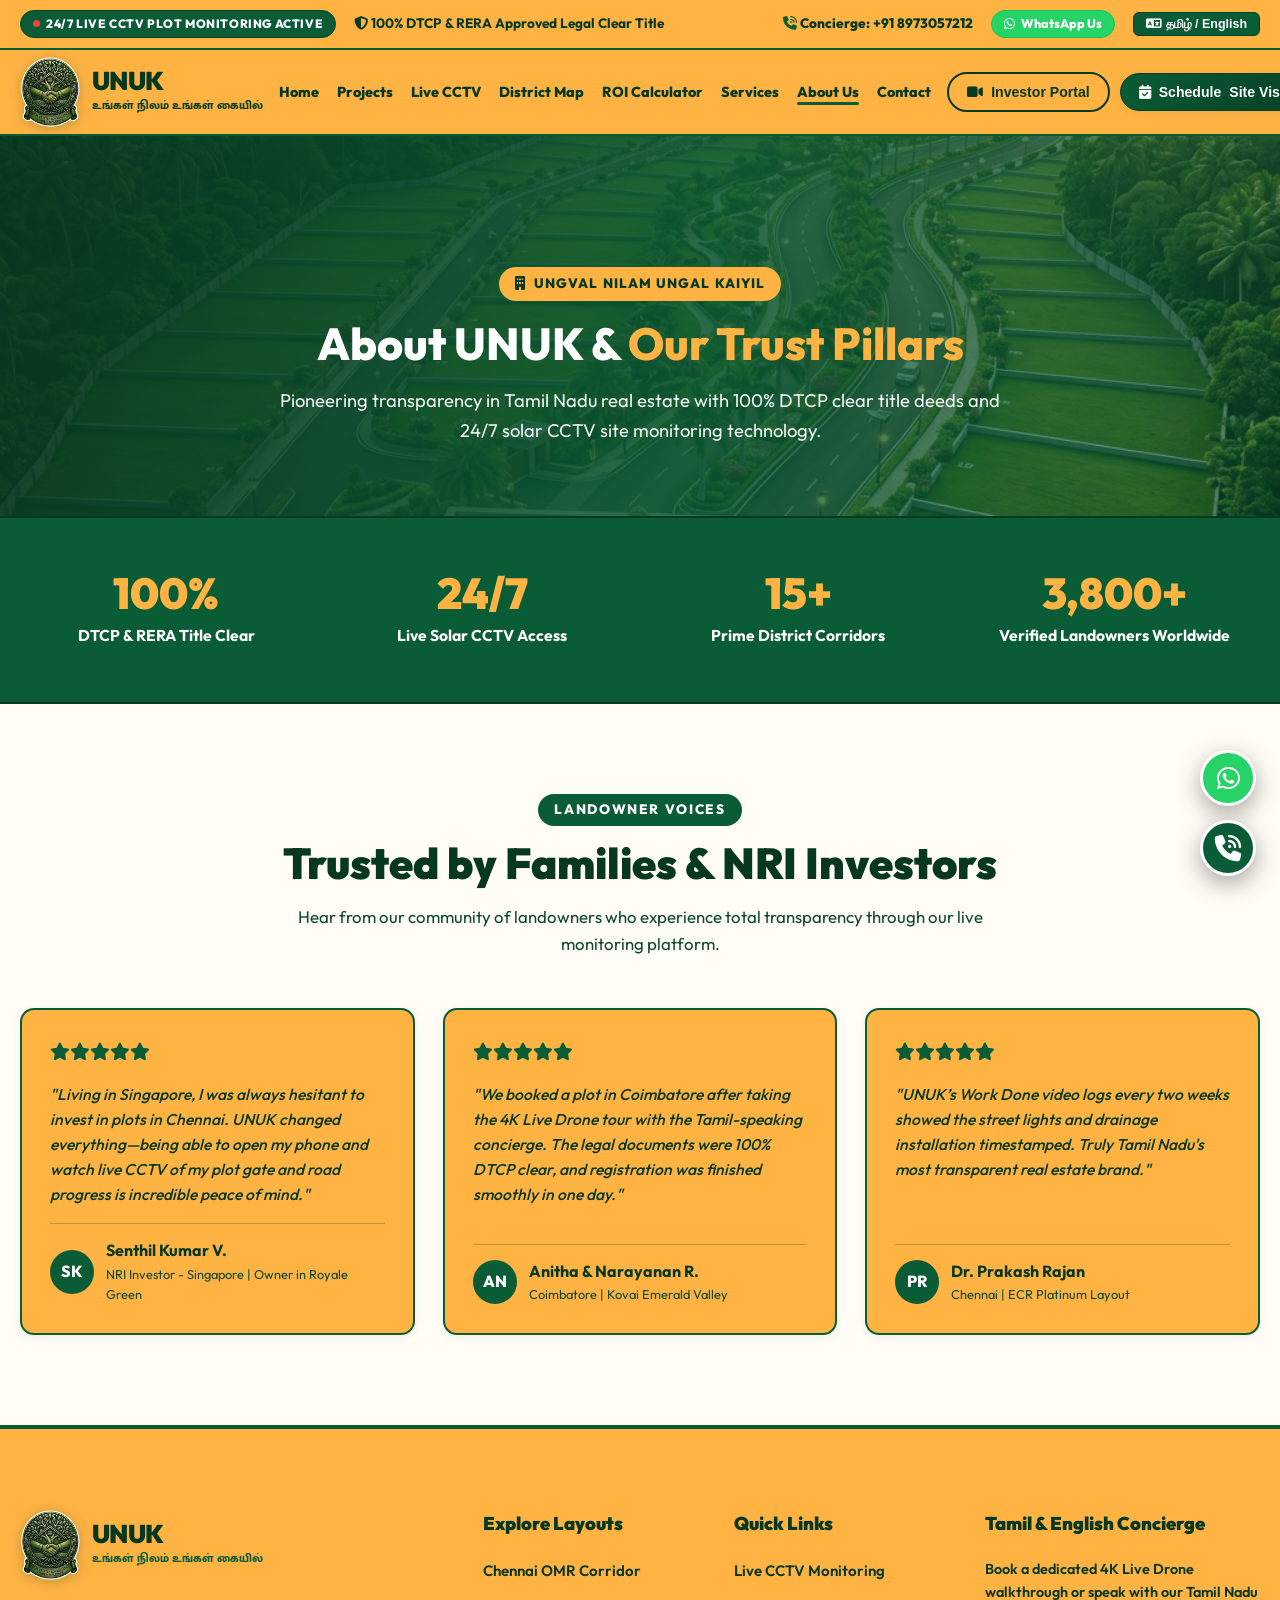
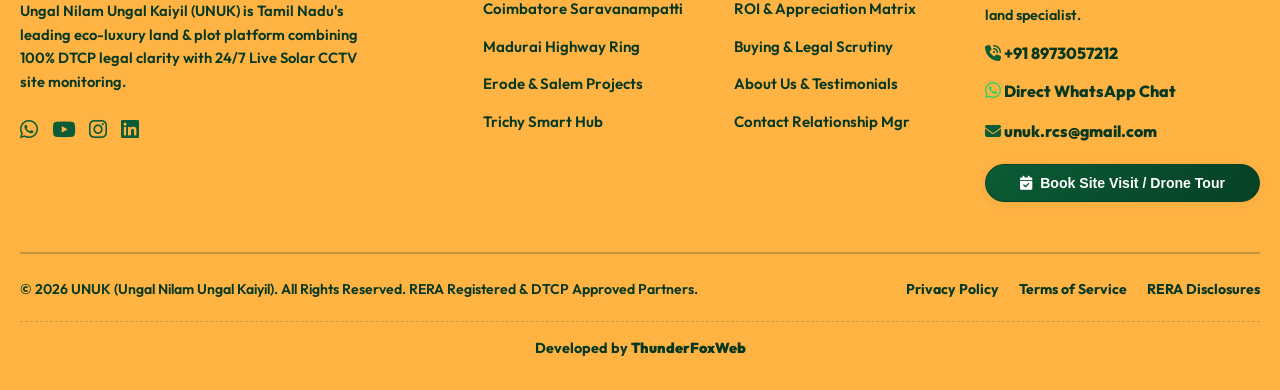
==== about.html @ ab10e546 "Create separate pages for every section, sitemap.xml, and robots.txt for Google Search Console" ====
<!DOCTYPE html>
<html lang="en">
<head>
  <meta charset="UTF-8" />
  <meta name="viewport" content="width=device-width, initial-scale=1.0" />
  <title>About UNUK | Ungal Nilam Ungal Kaiyil - Tamil Nadu's Trusted Real Estate Brand</title>
  <meta name="description" content="Learn about UNUK's mission, DTCP & RERA legal transparency, and landowner reviews from families and NRI investors worldwide." />
  <link rel="canonical" href="https://unuk.co.in/about.html" />
  <link rel="stylesheet" href="./index.css" />
  <link rel="stylesheet" href="https://cdnjs.cloudflare.com/ajax/libs/font-awesome/6.5.1/css/all.min.css" />
</head>
<body>

  <!-- TOP ANNOUNCEMENT & CONCIERGE BAR -->
  <div class="top-bar">
    <div class="container top-bar-inner">
      <div class="top-bar-left">
        <span class="live-badge">
          <span class="live-dot"></span> 24/7 LIVE CCTV PLOT MONITORING ACTIVE
        </span>
        <span><i class="fa-solid fa-shield-halved" style="color: #063820;"></i> 100% DTCP & RERA Approved Legal Clear Title</span>
      </div>
      <div class="top-bar-right">
        <a href="tel:+918973057212" style="color: #063820; text-decoration: none; font-weight: 800;"><i class="fa-solid fa-phone-volume" style="color: #0A5C36;"></i> Concierge: +91 8973057212</a>
        <a href="https://wa.me/918973057212?text=Hello%20UNUK%2C%20I%20am%20interested%20in%20DTCP%20approved%20plots." target="_blank" class="top-wa-badge"><i class="fa-brands fa-whatsapp"></i> WhatsApp Us</a>
        <button class="lang-toggle" id="langToggleBtn" title="Switch Language">
          <i class="fa-solid fa-language"></i> <span id="langLabel">தமிழ் / English</span>
        </button>
      </div>
    </div>
  </div>

  <!-- STICKY EXECUTIVE NAVBAR -->
  <header class="navbar" id="mainNavbar">
    <div class="container navbar-inner">
      <a href="index.html" class="brand-logo">
        <div class="logo-emblem-cutout">
          <img src="./assets/unuk-logo.png" alt="UNUK Real Estate Emblem" />
        </div>
        <div class="logo-text">
          <span class="logo-main">UNUK</span>
          <span class="logo-sub tamil-text">உங்கள் நிலம் உங்கள் கையில்</span>
        </div>
      </a>

      <ul class="nav-links">
        <li><a href="index.html" class="nav-link">Home</a></li>
        <li><a href="projects.html" class="nav-link">Projects</a></li>
        <li><a href="cctv-live.html" class="nav-link">Live CCTV</a></li>
        <li><a href="districts.html" class="nav-link">District Map</a></li>
        <li><a href="roi-calculator.html" class="nav-link">ROI Calculator</a></li>
        <li><a href="services.html" class="nav-link">Services</a></li>
        <li><a href="about.html" class="nav-link active">About Us</a></li>
        <li><a href="contact.html" class="nav-link">Contact</a></li>
      </ul>

      <div class="nav-actions">
        <button class="btn btn-outline open-portal-modal" id="cctvPortalBtn"><i class="fa-solid fa-video"></i> Investor Portal</button>
        <button class="btn btn-primary open-sitevisit-modal" id="scheduleVisitHeaderBtn"><i class="fa-solid fa-calendar-check"></i> <span class="hide-mobile">Schedule </span>Site Visit</button>
        <button class="mobile-toggle" id="mobileMenuOpen" aria-label="Open Mobile Menu">
          <i class="fa-solid fa-bars"></i>
        </button>
      </div>
    </div>
  </header>

  <!-- MOBILE NAVIGATION DRAWER -->
  <div class="mobile-drawer" id="mobileDrawer">
    <div style="display: flex; justify-content: space-between; align-items: center; border-bottom: 1px solid rgba(255,255,255,0.15); padding-bottom: 16px;">
      <span style="font-weight: 800; font-size: 1.3rem; color: var(--gold-light);">UNUK MENU</span>
      <button id="mobileMenuClose" style="background: none; border: none; color: #FFF; font-size: 1.5rem; cursor: pointer;">
        <i class="fa-solid fa-xmark"></i>
      </button>
    </div>
    <ul class="drawer-links">
      <li><a href="index.html" class="mobile-nav-link">Home</a></li>
      <li><a href="projects.html" class="mobile-nav-link">Featured Projects</a></li>
      <li><a href="cctv-live.html" class="mobile-nav-link">Live Land CCTV</a></li>
      <li><a href="districts.html" class="mobile-nav-link">District Explorer</a></li>
      <li><a href="roi-calculator.html" class="mobile-nav-link">ROI Calculator</a></li>
      <li><a href="services.html" class="mobile-nav-link">Our Services</a></li>
      <li><a href="about.html" class="mobile-nav-link">About Us</a></li>
      <li><a href="contact.html" class="mobile-nav-link">Concierge Contact</a></li>
    </ul>
    <div style="margin-top: 40px; display: flex; flex-direction: column; gap: 12px;">
      <button class="btn btn-gold open-sitevisit-modal" id="drawerScheduleBtn" style="width: 100%;">Schedule Site Visit</button>
      <button class="btn btn-outline open-portal-modal" id="drawerCctvBtn" style="width: 100%; border-color: #FFF; color: #FFF;">Investor Portal Login</button>
    </div>
  </div>

  <!-- HERO SECTION -->
  <section class="hero-section" style="background-image: url('./assets/unuk_luxury_plot_hero.png'); min-height: 380px; padding: 120px 0 60px;">
    <div class="hero-overlay"></div>
    <div class="container" style="text-align: center; position: relative; z-index: 2;">
      <div class="hero-tag" style="margin: 0 auto 16px;">
        <i class="fa-solid fa-building"></i> UNGVAL NILAM UNGAL KAIYIL
      </div>
      <h1 class="hero-title" style="font-size: 2.8rem; line-height: 1.2;">
        About UNUK & <span>Our Trust Pillars</span>
      </h1>
      <p class="hero-desc" style="max-width: 720px; margin: 16px auto 0;">
        Pioneering transparency in Tamil Nadu real estate with 100% DTCP clear title deeds and 24/7 solar CCTV site monitoring technology.
      </p>
    </div>
  </section>

  <!-- SCALE & TRUST METRICS COUNTER BAR -->
  <section class="stats-bar">
    <div class="container">
      <div class="stats-grid">
        <div class="stat-item">
          <div class="stat-number">100%</div>
          <div class="stat-label">DTCP & RERA Title Clear</div>
        </div>
        <div class="stat-item">
          <div class="stat-number">24/7</div>
          <div class="stat-label">Live Solar CCTV Access</div>
        </div>
        <div class="stat-item">
          <div class="stat-number">15+</div>
          <div class="stat-label">Prime District Corridors</div>
        </div>
        <div class="stat-item">
          <div class="stat-number">3,800+</div>
          <div class="stat-label">Verified Landowners Worldwide</div>
        </div>
      </div>
    </div>
  </section>

  <!-- CUSTOMER TESTIMONIALS & NRI CORNER -->
  <section class="section-pad" id="testimonials" style="background-color: var(--bg-warm-light);">
    <div class="container">
      <div class="section-header">
        <span class="sub-title">Landowner Voices</span>
        <h2 class="main-title">Trusted by Families & NRI Investors</h2>
        <p class="main-desc">
          Hear from our community of landowners who experience total transparency through our live monitoring platform.
        </p>
      </div>

      <div class="testimonials-grid">
        <div class="review-card">
          <div class="review-stars">
            <i class="fa-solid fa-star"></i><i class="fa-solid fa-star"></i><i class="fa-solid fa-star"></i><i class="fa-solid fa-star"></i><i class="fa-solid fa-star"></i>
          </div>
          <p class="review-text">
            "Living in Singapore, I was always hesitant to invest in plots in Chennai. UNUK changed everything—being able to open my phone and watch live CCTV of my plot gate and road progress is incredible peace of mind."
          </p>
          <div class="review-author">
            <div class="author-avatar">SK</div>
            <div>
              <div style="font-weight: 700; color: var(--dark-900);">Senthil Kumar V.</div>
              <div style="font-size: 0.8rem; color: var(--text-muted);">NRI Investor - Singapore | Owner in Royale Green</div>
            </div>
          </div>
        </div>

        <div class="review-card">
          <div class="review-stars">
            <i class="fa-solid fa-star"></i><i class="fa-solid fa-star"></i><i class="fa-solid fa-star"></i><i class="fa-solid fa-star"></i><i class="fa-solid fa-star"></i>
          </div>
          <p class="review-text">
            "We booked a plot in Coimbatore after taking the 4K Live Drone tour with the Tamil-speaking concierge. The legal documents were 100% DTCP clear, and registration was finished smoothly in one day."
          </p>
          <div class="review-author">
            <div class="author-avatar">AN</div>
            <div>
              <div style="font-weight: 700; color: var(--dark-900);">Anitha & Narayanan R.</div>
              <div style="font-size: 0.8rem; color: var(--text-muted);">Coimbatore | Kovai Emerald Valley</div>
            </div>
          </div>
        </div>

        <div class="review-card">
          <div class="review-stars">
            <i class="fa-solid fa-star"></i><i class="fa-solid fa-star"></i><i class="fa-solid fa-star"></i><i class="fa-solid fa-star"></i><i class="fa-solid fa-star"></i>
          </div>
          <p class="review-text">
            "UNUK’s Work Done video logs every two weeks showed the street lights and drainage installation timestamped. Truly Tamil Nadu's most transparent real estate brand."
          </p>
          <div class="review-author">
            <div class="author-avatar">PR</div>
            <div>
              <div style="font-weight: 700; color: var(--dark-900);">Dr. Prakash Rajan</div>
              <div style="font-size: 0.8rem; color: var(--text-muted);">Chennai | ECR Platinum Layout</div>
            </div>
          </div>
        </div>
      </div>
    </div>
  </section>

  <!-- CASAGRAND-INSPIRED LUXURY FOOTER -->
  <footer class="luxury-footer" id="contact">
    <div class="container">
      <div class="footer-grid">
        <div class="footer-col">
          <div class="brand-logo" style="margin-bottom: 18px;">
            <div class="logo-emblem-cutout">
              <img src="./assets/unuk-logo.png" alt="UNUK Real Estate Emblem" />
            </div>
            <div class="logo-text">
              <span class="logo-main" style="color: #063820;">UNUK</span>
              <span class="logo-sub tamil-text" style="color: #0A5C36;">உங்கள் நிலம் உங்கள் கையில்</span>
            </div>
          </div>
          <p style="color: #063820; font-size: 0.92rem; margin-bottom: 20px; max-width: 340px; font-weight: 600;">
            Ungal Nilam Ungal Kaiyil (UNUK) is Tamil Nadu's leading eco-luxury land & plot platform combining 100% DTCP legal clarity with 24/7 Live Solar CCTV site monitoring.
          </p>
          <div style="display: flex; gap: 14px; font-size: 1.3rem;">
            <a href="https://wa.me/918973057212" style="color: #0A5C36;"><i class="fa-brands fa-whatsapp"></i></a>
            <a href="#" style="color: #0A5C36;"><i class="fa-brands fa-youtube"></i></a>
            <a href="#" style="color: #0A5C36;"><i class="fa-brands fa-instagram"></i></a>
            <a href="#" style="color: #0A5C36;"><i class="fa-brands fa-linkedin"></i></a>
          </div>
        </div>

        <div class="footer-col">
          <h4>Explore Layouts</h4>
          <ul class="footer-links">
            <li><a href="projects.html">Chennai OMR Corridor</a></li>
            <li><a href="projects.html">Coimbatore Saravanampatti</a></li>
            <li><a href="projects.html">Madurai Highway Ring</a></li>
            <li><a href="projects.html">Erode & Salem Projects</a></li>
            <li><a href="projects.html">Trichy Smart Hub</a></li>
          </ul>
        </div>

        <div class="footer-col">
          <h4>Quick Links</h4>
          <ul class="footer-links">
            <li><a href="cctv-live.html">Live CCTV Monitoring</a></li>
            <li><a href="roi-calculator.html">ROI & Appreciation Matrix</a></li>
            <li><a href="services.html">Buying & Legal Scrutiny</a></li>
            <li><a href="about.html">About Us & Testimonials</a></li>
            <li><a href="contact.html">Contact Relationship Mgr</a></li>
          </ul>
        </div>

        <div class="footer-col">
          <h4>Tamil & English Concierge</h4>
          <p style="color: #063820; font-size: 0.9rem; margin-bottom: 14px; font-weight: 600;">
            Book a dedicated 4K Live Drone walkthrough or speak with our Tamil Nadu land specialist.
          </p>
          <div style="margin-bottom: 12px; font-weight: 800; color: #063820;">
            <a href="tel:+918973057212" style="color: #063820; text-decoration: none;"><i class="fa-solid fa-phone-volume" style="color: #0A5C36;"></i> +91 8973057212</a>
          </div>
          <div style="margin-bottom: 14px; font-weight: 800; color: #063820;">
            <a href="https://wa.me/918973057212?text=Hello%20UNUK%2C%20I%20am%20interested%20in%20DTCP%20approved%20plots." target="_blank" style="color: #063820; text-decoration: none;"><i class="fa-brands fa-whatsapp" style="color: #25D366; font-size: 1.15rem;"></i> Direct WhatsApp Chat</a>
          </div>
          <div style="margin-bottom: 20px; font-weight: 800; color: #063820;">
            <a href="mailto:unuk.rcs@gmail.com" style="color: #063820; text-decoration: none;"><i class="fa-solid fa-envelope" style="color: #0A5C36;"></i> unuk.rcs@gmail.com</a>
          </div>
          <button class="btn btn-primary open-sitevisit-modal" style="width: 100%;">
            <i class="fa-solid fa-calendar-check"></i> Book Site Visit / Drone Tour
          </button>
        </div>
      </div>

      <div class="footer-bottom">
        <div>
          © 2026 UNUK (Ungal Nilam Ungal Kaiyil). All Rights Reserved. RERA Registered & DTCP Approved Partners.
        </div>
        <div style="display: flex; gap: 20px;">
          <a href="#" style="color: #063820; text-decoration: none;">Privacy Policy</a>
          <a href="#" style="color: #063820; text-decoration: none;">Terms of Service</a>
          <a href="#" style="color: #063820; text-decoration: none;">RERA Disclosures</a>
        </div>
      </div>

      <div style="text-align: center; font-size: 0.9rem; font-weight: 700; color: #063820; margin-top: 20px; padding-top: 15px; border-top: 1px dashed rgba(6, 56, 32, 0.2);">
        Developed by <a href="https://thunderfoxweb.co.in" target="_blank" style="color: #063820; text-decoration: none; font-weight: 900;">ThunderFoxWeb</a>
      </div>
    </div>
  </footer>

  <!-- MODALS -->
  <div class="modal-overlay" id="siteVisitModal">
    <div class="modal-card">
      <button class="modal-close closeModalBtn"><i class="fa-solid fa-xmark"></i></button>
      <h3 style="font-size: 1.5rem; font-weight: 800; color: var(--dark-900); margin-bottom: 6px;">
        Schedule VIP Site Visit / 4K Drone Tour
      </h3>
      <p style="color: var(--text-muted); font-size: 0.9rem; margin-bottom: 22px;">
        Our Tamil or English speaking concierge will arrange complimentary cab pickup or a live 4K drone streaming session.
      </p>

      <form id="scheduleForm">
        <div class="form-group">
          <label>Your Full Name *</label>
          <input type="text" placeholder="e.g. Senthil Nathan" required />
        </div>

        <div class="form-group">
          <label>Phone / WhatsApp Number *</label>
          <input type="tel" placeholder="+91 / +65 / +971 ..." required />
        </div>

        <div class="form-group">
          <label>Preferred Project Corridor</label>
          <select id="modalProjectSelect">
            <option>UNUK Royale Green Courtyard (Chennai)</option>
            <option>UNUK Kovai Emerald Valley (Coimbatore)</option>
            <option>UNUK Madurai Heritage Enclave (Madurai)</option>
            <option>UNUK Cauvery Riverside Enclave (Erode)</option>
            <option>UNUK Platinum ECR Beachside (Chennai)</option>
          </select>
        </div>

        <div class="form-group">
          <label>Tour Mode</label>
          <select>
            <option>Physical Site Visit (Complimentary Cab)</option>
            <option>Live 4K Drone Walkthrough (Video Call)</option>
          </select>
        </div>

        <button type="submit" class="btn btn-primary" style="width: 100%; margin-top: 10px;">
          <i class="fa-solid fa-check"></i> Confirm Appointment
        </button>
      </form>
    </div>
  </div>

  <div class="modal-overlay" id="cctvModal">
    <div class="modal-card" style="max-width: 680px;">
      <button class="modal-close closeModalBtn"><i class="fa-solid fa-xmark"></i></button>
      <div style="display: flex; justify-content: space-between; align-items: center; margin-bottom: 14px;">
        <h3 id="cctvModalTitle" style="font-size: 1.35rem; font-weight: 800; color: var(--dark-900);">
          Live CCTV Feed Preview
        </h3>
        <span class="live-badge"><span class="live-dot"></span> LIVE SITE STREAM</span>
      </div>
      <div style="border-radius: var(--radius-md); overflow: hidden; border: 2px solid var(--green-primary); aspect-ratio: 16/9; background: #000; position: relative;">
        <video id="cctvModalVideo" src="./assets/Videos/VID-20260320-WA0006.mp4" autoplay muted loop playsinline controls style="width: 100%; height: 100%; object-fit: cover;"></video>
        <div style="position: absolute; bottom: 12px; left: 12px; background: rgba(0,0,0,0.75); color: #FFF; padding: 4px 12px; border-radius: 6px; font-size: 0.8rem;">
          CAM 01: Perimeter Gate & Solar Light Post
        </div>
      </div>
      <p style="font-size: 0.88rem; color: var(--text-muted); margin-top: 14px;">
        Full multi-camera PTZ control is available to registered plot owners inside the Investor Portal.
      </p>
      <div style="display: flex; gap: 12px; margin-top: 20px;">
        <button class="btn btn-gold open-sitevisit-modal" style="flex: 1;">Schedule Visit to Site</button>
        <button class="btn btn-primary closeModalBtn" style="flex: 1;">Close Stream</button>
      </div>
    </div>
  </div>

  <!-- STICKY FLOATING WHATSAPP & CALL INTEGRATION WIDGET -->
  <div class="floating-contact-widget">
    <a href="https://wa.me/918973057212?text=Hello%20UNUK%2C%20I%20am%20interested%20in%20your%20DTCP%20approved%20plots." target="_blank" class="float-btn float-wa" title="Chat on WhatsApp" aria-label="WhatsApp Chat">
      <i class="fa-brands fa-whatsapp"></i>
    </a>
    <a href="tel:+918973057212" class="float-btn float-call" title="Call Concierge" aria-label="Call Specialist">
      <i class="fa-solid fa-phone-volume"></i>
    </a>
  </div>

  <script src="./app.js"></script>
</body>
</html>
---- index.css ----
@import url('https://fonts.googleapis.com/css2?family=Mukta+Malar:wght@400;600;700&family=Outfit:wght@300;400;500;600;700;800&family=Plus+Jakarta+Sans:wght@400;500;600;700&display=swap');

:root {
  /* Theme Color: #0A5C36 (Deep Executive Emerald Green) */
  --green-primary: #0A5C36;
  --green-dark: #064025;
  --green-light: #16824E;
  --green-subtle: #DCFCE7;
  --green-glow: rgba(10, 92, 54, 0.35);
  
  /* Yellow Theme: User requested exact code #FFB343 */
  --yellow-primary: #FFB343;
  --bg-page: #FFFDF5;
  --bg-header: #FFB343;
  --bg-footer: #FFB343;
  --bg-card: #FFB343;
  --bg-card-hover: #FFA323;
  --bg-yellow-light: #FFDFB0;
  --bg-yellow-medium: #FFC66B;
  
  --dark-900: #063820;
  --dark-800: #0A5C36;
  --dark-700: #136F43;
  --dark-600: #1E8050;

  --text-main: #063820;
  --text-muted: #0D492B;
  --text-light: #F2FAF6;
  
  --border-subtle: #FFB343;
  --border-green: rgba(10, 92, 54, 0.45);
  --border-yellow: #0A5C36;

  --shadow-sm: 0 2px 8px rgba(10, 92, 54, 0.08);
  --shadow-md: 0 8px 24px rgba(10, 92, 54, 0.12);
  --shadow-lg: 0 16px 40px rgba(10, 92, 54, 0.18);
  --shadow-green: 0 8px 25px rgba(10, 92, 54, 0.3);
  
  --radius-sm: 8px;
  --radius-md: 14px;
  --radius-lg: 20px;
  --radius-full: 9999px;

  --transition: all 0.3s cubic-bezier(0.4, 0, 0.2, 1);
}

* {
  box-sizing: border-box;
  margin: 0;
  padding: 0;
}

html {
  scroll-behavior: smooth;
  font-size: 16px;
}

body {
  font-family: 'Outfit', 'Plus Jakarta Sans', -apple-system, BlinkMacSystemFont, sans-serif;
  background-color: var(--bg-page);
  color: var(--text-main);
  line-height: 1.6;
  overflow-x: hidden;
}

/* Tamil Script Class */
.tamil-text {
  font-family: 'Mukta Malar', 'Outfit', sans-serif;
  font-weight: 600;
  letter-spacing: 0.01em;
}

/* Utility Containers */
.container {
  width: 100%;
  max-width: 1320px;
  margin: 0 auto;
  padding: 0 20px;
}

/* Top Concierge Banner - #FFB343 Yellow BG */
.top-bar {
  background: #FFB343;
  color: #063820;
  font-size: 0.85rem;
  font-weight: 700;
  border-bottom: 2px solid var(--green-primary);
  padding: 10px 0;
  position: relative;
  z-index: 100;
}

.top-bar-inner {
  display: flex;
  justify-content: space-between;
  align-items: center;
  flex-wrap: wrap;
  gap: 12px;
}

.top-bar-left, .top-bar-right {
  display: flex;
  align-items: center;
  gap: 18px;
  flex-wrap: wrap;
}

.top-wa-badge {
  display: inline-flex;
  align-items: center;
  gap: 6px;
  background: #25D366;
  color: #FFFFFF;
  padding: 3px 12px;
  border-radius: var(--radius-full);
  font-weight: 800;
  font-size: 0.78rem;
  text-decoration: none;
  border: 1px solid #1EBE5D;
}
.top-wa-badge:hover {
  background: #1EBE5D;
  color: #FFFFFF;
}

.live-badge {
  display: inline-flex;
  align-items: center;
  gap: 6px;
  background: #0A5C36;
  color: #FFFFFF;
  border: 1px solid #064025;
  padding: 3px 12px;
  border-radius: var(--radius-full);
  font-weight: 800;
  font-size: 0.75rem;
  letter-spacing: 0.05em;
}

.live-dot {
  width: 7px;
  height: 7px;
  background-color: #EF4444;
  border-radius: 50%;
  animation: pulse-red 1.5s infinite;
}

@keyframes pulse-red {
  0% { transform: scale(0.95); box-shadow: 0 0 0 0 rgba(239, 68, 68, 0.7); }
  70% { transform: scale(1); box-shadow: 0 0 0 6px rgba(239, 68, 68, 0); }
  100% { transform: scale(0.95); box-shadow: 0 0 0 0 rgba(239, 68, 68, 0); }
}

.lang-toggle {
  background: var(--green-primary);
  border: 1px solid var(--green-dark);
  color: #FFFFFF;
  padding: 4px 12px;
  border-radius: 6px;
  cursor: pointer;
  font-size: 0.78rem;
  font-weight: 700;
  transition: var(--transition);
}
.lang-toggle:hover {
  background: var(--green-dark);
}

/* Header Navigation - #FFB343 Yellow BG with NO OVERLAY */
.navbar {
  background: #FFB343;
  border-bottom: 2px solid var(--green-primary);
  position: sticky;
  top: 0;
  z-index: 1000;
  transition: var(--transition);
}

.navbar.scrolled {
  box-shadow: var(--shadow-md);
  background: #FFB343;
}

.navbar-inner {
  display: flex;
  justify-content: space-between;
  align-items: center;
  height: 84px;
  gap: 16px;
}

.brand-logo {
  display: flex;
  align-items: center;
  gap: 12px;
  text-decoration: none;
  flex-shrink: 0;
}

.logo-icon {
  width: 44px;
  height: 44px;
  background: linear-gradient(135deg, var(--green-primary), var(--green-dark));
  border: 2px solid #063820;
  border-radius: 10px;
  display: flex;
  align-items: center;
  justify-content: center;
  color: #FFFFFF;
  font-weight: 900;
  font-size: 1.35rem;
  box-shadow: var(--shadow-sm);
}

.logo-text {
  display: flex;
  flex-direction: column;
}

.logo-main {
  font-size: 1.6rem;
  font-weight: 900;
  color: var(--dark-900);
  letter-spacing: -0.02em;
  line-height: 1;
}

.logo-sub {
  font-size: 0.78rem;
  color: var(--green-dark);
  font-weight: 800;
  margin-top: 2px;
}

.nav-links {
  display: flex;
  align-items: center;
  gap: 18px;
  list-style: none;
  flex-wrap: nowrap;
}

.nav-link {
  text-decoration: none;
  color: var(--text-main);
  font-weight: 800;
  font-size: 0.90rem;
  transition: var(--transition);
  position: relative;
  padding: 4px 0;
  white-space: nowrap;
}

.nav-link::after {
  content: '';
  position: absolute;
  bottom: 0;
  left: 0;
  width: 0%;
  height: 3px;
  background: var(--green-primary);
  border-radius: 2px;
  transition: var(--transition);
}

.nav-link:hover {
  color: var(--green-primary);
}

.nav-link:hover::after, .nav-link.active::after {
  width: 100%;
}

.nav-actions {
  display: flex;
  align-items: center;
  gap: 10px;
  flex-shrink: 0;
}

/* Buttons - #0A5C36 Executive Theme */
.btn {
  display: inline-flex;
  align-items: center;
  justify-content: center;
  gap: 8px;
  padding: 10px 18px;
  border-radius: var(--radius-full);
  font-weight: 800;
  font-size: 0.88rem;
  cursor: pointer;
  transition: var(--transition);
  text-decoration: none;
  border: none;
  white-space: nowrap;
}

.btn-primary {
  background: linear-gradient(135deg, var(--green-primary), var(--green-dark));
  color: #FFFFFF;
  border: 1px solid var(--green-dark);
  box-shadow: var(--shadow-sm);
}
.btn-primary:hover {
  transform: translateY(-2px);
  background: linear-gradient(135deg, var(--green-light), var(--green-primary));
  box-shadow: var(--shadow-green);
  color: #FFFFFF;
}

.btn-gold {
  background: #FFB343;
  color: #063820;
  font-weight: 800;
  border: 2px solid #0A5C36;
  box-shadow: var(--shadow-sm);
}
.btn-gold:hover {
  transform: translateY(-2px);
  background: #0A5C36;
  color: #FFFFFF;
  box-shadow: var(--shadow-green);
}

.btn-outline {
  background: transparent;
  color: var(--dark-900);
  border: 2px solid var(--dark-900);
  font-weight: 800;
}
.btn-outline:hover {
  background: var(--dark-900);
  color: #FFFBEB;
}

/* Mobile Menu Button */
.mobile-toggle {
  display: none;
  background: none;
  border: none;
  font-size: 1.6rem;
  color: var(--dark-900);
  cursor: pointer;
}

/* Hero Section */
.hero-section {
  position: relative;
  min-height: 82vh;
  display: flex;
  align-items: center;
  background-size: cover;
  background-position: center;
  color: #FFFFFF;
  overflow: hidden;
}

.hero-overlay {
  position: absolute;
  inset: 0;
  background: linear-gradient(105deg, rgba(6, 56, 32, 0.93) 0%, rgba(10, 92, 54, 0.85) 55%, rgba(10, 92, 54, 0.55) 100%);
}

.hero-content {
  position: relative;
  z-index: 10;
  max-width: 760px;
  padding: 60px 0;
}

.hero-tag {
  display: inline-flex;
  align-items: center;
  gap: 8px;
  background: #FFB343;
  color: #063820;
  padding: 6px 16px;
  border-radius: var(--radius-full);
  font-size: 0.85rem;
  font-weight: 800;
  text-transform: uppercase;
  letter-spacing: 0.08em;
  margin-bottom: 20px;
  box-shadow: var(--shadow-sm);
}

.hero-title {
  font-size: clamp(2.4rem, 4.5vw, 3.8rem);
  font-weight: 800;
  line-height: 1.15;
  margin-bottom: 14px;
}

.hero-title span {
  color: #FFB343;
}

.hero-tamil {
  font-size: clamp(1.4rem, 2.5vw, 2rem);
  color: #FFB343;
  margin-bottom: 20px;
  display: block;
}

.hero-desc {
  font-size: 1.15rem;
  color: rgba(255, 255, 255, 0.94);
  margin-bottom: 34px;
  max-width: 660px;
}

.hero-ctas {
  display: flex;
  flex-wrap: wrap;
  gap: 16px;
  margin-bottom: 40px;
}

/* Property Finder Box - PERFECTLY ALIGNED #FFB343 Yellow Box */
.property-search-section {
  background: var(--bg-page);
  padding: 24px 0;
  border-bottom: 2px solid var(--green-primary);
}

.property-search-card {
  background: var(--bg-card);
  border-radius: var(--radius-lg);
  box-shadow: var(--shadow-md);
  padding: 28px 32px;
  border: 3px solid var(--green-primary);
}

.search-grid {
  display: grid;
  grid-template-columns: repeat(auto-fit, minmax(220px, 1fr));
  gap: 20px;
  align-items: end;
}

.search-field {
  display: flex;
  flex-direction: column;
  gap: 8px;
}

.search-field label {
  font-size: 0.84rem;
  font-weight: 900;
  color: var(--dark-900);
  text-transform: uppercase;
  letter-spacing: 0.04em;
}

.search-field select, .search-field input {
  padding: 13px 14px;
  border: 2px solid var(--green-primary);
  border-radius: var(--radius-sm);
  font-family: inherit;
  font-size: 0.95rem;
  color: var(--text-main);
  background: #FFFFFF;
  outline: none;
  font-weight: 700;
  transition: var(--transition);
  width: 100%;
}

.search-field select:focus, .search-field input:focus {
  border-color: var(--green-primary);
  box-shadow: 0 0 0 3px rgba(10, 92, 54, 0.2);
}

/* Stats Bar */
.stats-bar {
  background: var(--green-primary);
  color: #FFFFFF;
  padding: 44px 0;
  border-top: 2px solid var(--dark-900);
  border-bottom: 2px solid var(--dark-900);
}

.stats-grid {
  display: grid;
  grid-template-columns: repeat(4, 1fr);
  gap: 24px;
  text-align: center;
}

.stat-item {
  padding: 10px;
}

.stat-number {
  font-size: 2.7rem;
  font-weight: 900;
  color: #FFB343;
  line-height: 1;
  margin-bottom: 8px;
}

.stat-label {
  font-size: 0.98rem;
  font-weight: 700;
  color: #FFFFFF;
}

/* Section Headings */
.section-pad {
  padding: 90px 0;
}

.section-header {
  text-align: center;
  max-width: 760px;
  margin: 0 auto 50px auto;
}

.sub-title {
  display: inline-block;
  color: #FFFFFF;
  font-size: 0.85rem;
  font-weight: 800;
  text-transform: uppercase;
  letter-spacing: 0.12em;
  margin-bottom: 10px;
  background: var(--green-primary);
  padding: 5px 16px;
  border-radius: var(--radius-full);
}

.main-title {
  font-size: clamp(2rem, 3.5vw, 2.7rem);
  font-weight: 900;
  color: var(--dark-900);
  line-height: 1.25;
  margin-bottom: 14px;
}

.main-desc {
  font-size: 1.05rem;
  color: var(--text-muted);
}

/* Filter Tabs */
.filter-tabs {
  display: flex;
  justify-content: center;
  flex-wrap: wrap;
  gap: 10px;
  margin-bottom: 42px;
}

.tab-btn {
  background: var(--bg-card);
  border: 2px solid var(--green-primary);
  padding: 10px 24px;
  border-radius: var(--radius-full);
  font-weight: 700;
  font-size: 0.92rem;
  cursor: pointer;
  transition: var(--transition);
  color: var(--text-main);
}

.tab-btn.active, .tab-btn:hover {
  background: var(--green-primary);
  color: #FFFFFF;
  border-color: var(--green-dark);
  box-shadow: var(--shadow-sm);
}

/* FIXED EXACT CROPPED VIDEO BOXES FOR ALL CARDS */
.projects-grid {
  display: grid;
  grid-template-columns: repeat(3, 1fr);
  gap: 30px;
  align-items: stretch;
}

/* PROJECT CARD - #FFB343 Yellow BG Box Content */
.project-card {
  background: var(--bg-card);
  border-radius: var(--radius-md);
  overflow: hidden;
  box-shadow: var(--shadow-sm);
  border: 2px solid var(--green-primary);
  transition: var(--transition);
  display: flex;
  flex-direction: column;
  height: 100%;
}

.project-card:hover {
  transform: translateY(-6px);
  box-shadow: var(--shadow-lg);
  border-color: var(--green-dark);
  background: var(--bg-card-hover);
}

/* EXACT 240px CROPPED CONTAINER FOR PROJECT VIDEOS / IMAGES */
.project-media {
  position: relative;
  width: 100%;
  height: 240px;
  min-height: 240px;
  max-height: 240px;
  overflow: hidden;
  background: #000000;
  display: flex;
  align-items: center;
  justify-content: center;
  flex-shrink: 0;
}

.project-media video, .project-media img {
  width: 100% !important;
  height: 240px !important;
  max-height: 240px !important;
  object-fit: cover !important;
  object-position: center !important;
  display: block;
}

.cctv-live-tag {
  position: absolute;
  top: 14px;
  left: 14px;
  background: rgba(6, 56, 32, 0.94);
  color: #FFFFFF;
  padding: 5px 12px;
  border-radius: var(--radius-full);
  font-size: 0.75rem;
  font-weight: 700;
  display: flex;
  align-items: center;
  gap: 6px;
  border: 1px solid #16824E;
  z-index: 5;
}

.status-badge {
  position: absolute;
  top: 14px;
  right: 14px;
  background: var(--green-primary);
  color: #FFFFFF;
  font-weight: 800;
  font-size: 0.72rem;
  padding: 4px 10px;
  border-radius: 6px;
  text-transform: uppercase;
  z-index: 5;
}

.project-body {
  padding: 24px;
  flex-grow: 1;
  display: flex;
  flex-direction: column;
}

.project-location {
  font-size: 0.82rem;
  font-weight: 800;
  color: var(--green-dark);
  text-transform: uppercase;
  letter-spacing: 0.05em;
  margin-bottom: 6px;
}

.project-title {
  font-size: 1.35rem;
  font-weight: 800;
  color: var(--dark-900);
  margin-bottom: 10px;
}

.project-specs {
  display: flex;
  flex-wrap: wrap;
  gap: 12px;
  margin: 14px 0;
  padding: 12px 0;
  border-top: 1px solid rgba(10, 92, 54, 0.3);
  border-bottom: 1px solid rgba(10, 92, 54, 0.3);
}

.spec-item {
  font-size: 0.85rem;
  color: var(--text-main);
  font-weight: 600;
  display: flex;
  align-items: center;
  gap: 6px;
}

.project-footer {
  display: flex;
  justify-content: space-between;
  align-items: center;
  margin-top: auto;
  padding-top: 16px;
}

.project-price {
  font-size: 1.3rem;
  font-weight: 800;
  color: var(--dark-900);
}

.project-price span {
  font-size: 0.78rem;
  color: var(--text-muted);
  font-weight: 600;
}

/* Video Gallery Grid Section - FIXED CROPPING AND ALIGNMENT */
.video-gallery-section {
  background: #FFFDF5;
  border-top: 2px solid var(--green-primary);
  border-bottom: 2px solid var(--green-primary);
}

.video-grid {
  display: grid;
  grid-template-columns: repeat(3, 1fr);
  gap: 26px;
  align-items: stretch;
}

/* VIDEO CARD #FFB343 YELLOW BG BOX CONTENT */
.video-card {
  background: var(--bg-card);
  border-radius: var(--radius-md);
  overflow: hidden;
  box-shadow: var(--shadow-sm);
  border: 2px solid var(--green-primary);
  display: flex;
  flex-direction: column;
  height: 100%;
}

.video-card:hover {
  border-color: var(--green-dark);
  box-shadow: var(--shadow-md);
  background: var(--bg-card-hover);
}

/* EXACT 240px CROPPED WRAPPER FOR ALL VIDEO CARDS */
.video-player-wrapper {
  position: relative;
  width: 100%;
  height: 240px;
  min-height: 240px;
  max-height: 240px;
  overflow: hidden;
  background: #000000;
  display: flex;
  align-items: center;
  justify-content: center;
  flex-shrink: 0;
}

.video-player-wrapper video {
  width: 100% !important;
  height: 240px !important;
  max-height: 240px !important;
  object-fit: cover !important;
  object-position: center !important;
  display: block;
}

.video-card-body {
  padding: 20px;
  flex-grow: 1;
  display: flex;
  flex-direction: column;
}

.video-card-title {
  font-size: 1.15rem;
  font-weight: 800;
  color: var(--dark-900);
  margin-bottom: 8px;
}

/* Live CCTV & Work Progress Showcase Section */
.cctv-section {
  background: var(--green-primary);
  color: #FFFFFF;
  position: relative;
  overflow: hidden;
  border-top: 3px solid var(--dark-900);
  border-bottom: 3px solid var(--dark-900);
}

.cctv-container {
  display: grid;
  grid-template-columns: 1.1fr 0.9fr;
  gap: 50px;
  align-items: center;
}

.cctv-player-box {
  background: #000000;
  border-radius: var(--radius-lg);
  overflow: hidden;
  border: 2px solid #FFB343;
  box-shadow: 0 20px 50px rgba(0, 0, 0, 0.4);
  position: relative;
}

.cctv-video-frame {
  position: relative;
  width: 100%;
  height: 380px;
  overflow: hidden;
}

.cctv-video-frame video, .cctv-video-frame img {
  width: 100%;
  height: 100%;
  object-fit: cover;
}

.cctv-overlay-top {
  position: absolute;
  top: 16px;
  left: 16px;
  right: 16px;
  display: flex;
  justify-content: space-between;
  align-items: center;
  z-index: 10;
}

.cctv-rec {
  background: rgba(0, 0, 0, 0.8);
  color: #EF4444;
  padding: 4px 12px;
  border-radius: 6px;
  font-weight: 700;
  font-size: 0.8rem;
  display: flex;
  align-items: center;
  gap: 8px;
  border: 1px solid rgba(239, 68, 68, 0.4);
}

.cctv-timestamp {
  background: rgba(0, 0, 0, 0.8);
  color: #FFB343;
  font-family: monospace;
  font-size: 0.85rem;
  padding: 4px 10px;
  border-radius: 6px;
}

.cctv-camera-selector {
  display: flex;
  background: var(--dark-900);
  padding: 10px;
  gap: 10px;
}

.cam-btn {
  flex: 1;
  background: #0B4A2C;
  border: 1px solid #136F43;
  color: #E6FBF2;
  padding: 10px;
  border-radius: 8px;
  font-size: 0.82rem;
  font-weight: 700;
  cursor: pointer;
  transition: var(--transition);
  text-align: center;
}

.cam-btn.active, .cam-btn:hover {
  background: #FFB343;
  border-color: #FFB343;
  color: #063820;
}

/* District Land Explorer - #FFB343 Yellow Card Box Background */
.district-grid {
  display: grid;
  grid-template-columns: repeat(4, 1fr);
  gap: 20px;
}

.district-card {
  background: var(--bg-card);
  border: 2px solid var(--green-primary);
  border-radius: var(--radius-md);
  padding: 24px;
  transition: var(--transition);
  cursor: pointer;
}

.district-card:hover {
  border-color: var(--green-dark);
  box-shadow: var(--shadow-md);
  background: var(--bg-card-hover);
  transform: translateY(-4px);
}

.district-name {
  font-size: 1.25rem;
  font-weight: 800;
  color: var(--dark-900);
  margin-bottom: 6px;
}

.district-tamil {
  font-size: 0.9rem;
  color: var(--green-dark);
  font-weight: 700;
  margin-bottom: 12px;
}

.district-stats {
  display: flex;
  justify-content: space-between;
  font-size: 0.85rem;
  color: var(--text-main);
  font-weight: 600;
  border-top: 1px solid rgba(10, 92, 54, 0.3);
  padding-top: 10px;
}

/* ROI Land Appreciation Matrix Calculator - 100% READABLE TEXT ON #FFB343 */
.roi-card {
  background: var(--bg-card);
  border-radius: var(--radius-lg);
  padding: 48px;
  color: #063820;
  border: 3px solid var(--green-primary);
  box-shadow: var(--shadow-lg);
  display: grid;
  grid-template-columns: 1fr 1fr;
  gap: 40px;
  align-items: center;
}

.slider-group {
  margin-bottom: 24px;
}

.slider-header {
  display: flex;
  justify-content: space-between;
  font-weight: 900;
  margin-bottom: 10px;
  color: #063820;
}

.calc-slider {
  width: 100%;
  height: 10px;
  border-radius: 5px;
  background: rgba(6, 56, 32, 0.25);
  accent-color: #0A5C36;
  cursor: pointer;
}

.roi-result-box {
  background: #FFFFFF;
  border: 3px solid var(--green-primary);
  border-radius: var(--radius-md);
  padding: 30px;
  text-align: center;
}

.roi-number {
  font-size: 3rem;
  font-weight: 900;
  color: var(--green-primary);
  line-height: 1.1;
  margin: 12px 0;
}

/* Core Services Pillars - #FFB343 Yellow Card Box Background */
.services-grid {
  display: grid;
  grid-template-columns: repeat(4, 1fr);
  gap: 24px;
}

.service-card {
  background: var(--bg-card);
  border: 2px solid var(--green-primary);
  border-radius: var(--radius-md);
  padding: 32px 24px;
  transition: var(--transition);
}

.service-card:hover {
  border-color: var(--green-dark);
  box-shadow: var(--shadow-md);
  background: var(--bg-card-hover);
  transform: translateY(-5px);
}

.service-icon {
  width: 58px;
  height: 58px;
  border-radius: 14px;
  background: var(--green-primary);
  color: #FFFFFF;
  display: flex;
  align-items: center;
  justify-content: center;
  font-size: 1.6rem;
  margin-bottom: 20px;
}

.service-title {
  font-size: 1.25rem;
  font-weight: 800;
  color: var(--dark-900);
  margin-bottom: 10px;
}

/* Customer Video Walkthrough Testimonials - #FFB343 Yellow Card Box */
.testimonials-grid {
  display: grid;
  grid-template-columns: repeat(3, 1fr);
  gap: 28px;
}

.review-card {
  background: var(--bg-card);
  border-radius: var(--radius-md);
  padding: 28px;
  border: 2px solid var(--green-primary);
  box-shadow: var(--shadow-sm);
  display: flex;
  flex-direction: column;
  gap: 16px;
}

.review-stars {
  color: var(--green-primary);
  font-size: 1.1rem;
}

.review-text {
  font-size: 0.98rem;
  color: var(--text-main);
  font-style: italic;
  font-weight: 500;
}

.review-author {
  display: flex;
  align-items: center;
  gap: 12px;
  margin-top: auto;
  border-top: 1px solid rgba(10, 92, 54, 0.3);
  padding-top: 14px;
}

.author-avatar {
  width: 44px;
  height: 44px;
  border-radius: 50%;
  background: var(--green-primary);
  color: #FFFFFF;
  display: flex;
  align-items: center;
  justify-content: center;
  font-weight: 800;
}

/* Bottom Footer - EXACT USER YELLOW CODE #FFB343 */
.luxury-footer {
  background: #FFB343;
  color: #063820;
  padding: 80px 0 30px 0;
  border-top: 4px solid var(--green-primary);
}

.footer-grid {
  display: grid;
  grid-template-columns: 2fr 1fr 1fr 1.3fr;
  gap: 40px;
  margin-bottom: 50px;
}

.footer-col h4 {
  color: var(--dark-900);
  font-size: 1.15rem;
  font-weight: 900;
  margin-bottom: 20px;
  position: relative;
}

.footer-links {
  list-style: none;
  display: flex;
  flex-direction: column;
  gap: 12px;
}

.footer-links a {
  color: #063820;
  text-decoration: none;
  font-weight: 600;
  transition: var(--transition);
  font-size: 0.94rem;
}

.footer-links a:hover {
  color: #FFFFFF;
  padding-left: 4px;
}

.footer-bottom {
  border-top: 2px solid rgba(6, 56, 32, 0.25);
  padding-top: 24px;
  display: flex;
  justify-content: space-between;
  align-items: center;
  flex-wrap: wrap;
  gap: 16px;
  font-size: 0.88rem;
  font-weight: 600;
  color: #063820;
}

.footer-bottom a {
  color: #063820;
  text-decoration: none;
  font-weight: 700;
}
.footer-bottom a:hover {
  color: #FFFFFF;
}

/* Full UNUK Emblem & Ribbon Badge Logo */
.logo-emblem-cutout {
  width: 60px;
  height: auto;
  display: flex;
  align-items: center;
  justify-content: center;
  flex-shrink: 0;
  filter: drop-shadow(0 2px 6px rgba(6, 56, 32, 0.25));
}

.logo-emblem-cutout img {
  width: 100%;
  height: auto;
  object-fit: contain;
  display: block;
}

/* Sticky Floating WhatsApp & Call Integration Widget (Icons Only) */
.floating-contact-widget {
  position: fixed;
  bottom: 24px;
  right: 24px;
  display: flex;
  flex-direction: column;
  gap: 14px;
  z-index: 99990;
}

.float-btn {
  display: flex;
  align-items: center;
  justify-content: center;
  width: 56px;
  height: 56px;
  border-radius: 50%;
  text-decoration: none;
  box-shadow: 0 8px 24px rgba(0, 0, 0, 0.35);
  transition: var(--transition);
  color: #FFFFFF;
  font-size: 1.65rem;
}

.float-btn:hover {
  transform: translateY(-4px) scale(1.08);
  box-shadow: 0 12px 28px rgba(0, 0, 0, 0.45);
}

.float-wa {
  background: #25D366;
  border: 3px solid #FFFFFF;
}

.float-call {
  background: #0A5C36;
  border: 3px solid #FFFFFF;
}

/* Modal Popup */
.modal-overlay {
  position: fixed;
  inset: 0;
  background: rgba(6, 56, 32, 0.82);
  backdrop-filter: blur(8px);
  display: flex;
  align-items: center;
  justify-content: center;
  z-index: 9999;
  opacity: 0;
  pointer-events: none;
  transition: var(--transition);
  padding: 20px;
}

.modal-overlay.active {
  opacity: 1;
  pointer-events: auto;
}

.modal-card {
  background: var(--bg-card);
  border-radius: var(--radius-lg);
  max-width: 520px;
  width: 100%;
  padding: 34px;
  box-shadow: var(--shadow-lg);
  position: relative;
  border: 3px solid var(--green-primary);
}

.modal-close {
  position: absolute;
  top: 18px;
  right: 18px;
  background: none;
  border: none;
  font-size: 1.5rem;
  cursor: pointer;
  color: var(--text-main);
}

.form-group {
  margin-bottom: 18px;
  display: flex;
  flex-direction: column;
  gap: 6px;
}

.form-group label {
  font-size: 0.85rem;
  font-weight: 800;
  color: var(--dark-900);
}

.form-group input, .form-group select, .form-group textarea {
  padding: 12px 14px;
  border: 1px solid var(--green-primary);
  border-radius: var(--radius-sm);
  font-family: inherit;
  font-size: 0.95rem;
  background: #FFFFFF;
}

/* Responsive Breakpoints */
@media (max-width: 1180px) {
  .nav-links {
    display: none;
  }
  .mobile-toggle {
    display: block;
  }
}

@media (max-width: 1024px) {
  .search-grid {
    grid-template-columns: repeat(2, 1fr);
  }
  .projects-grid, .video-grid, .testimonials-grid {
    grid-template-columns: repeat(2, 1fr);
  }
  .district-grid, .services-grid {
    grid-template-columns: repeat(2, 1fr);
  }
  .cctv-container, .roi-card {
    grid-template-columns: 1fr;
  }
  .footer-grid {
    grid-template-columns: 1fr 1fr;
  }
}

@media (max-width: 768px) {
  html, body {
    overflow-x: hidden !important;
    width: 100% !important;
  }
  .hide-mobile {
    display: none !important;
  }
  .top-bar {
    padding: 8px 0;
  }
  .top-bar-inner {
    flex-direction: column;
    justify-content: center;
    align-items: center;
    text-align: center;
    gap: 8px;
  }
  .top-bar-left, .top-bar-right {
    justify-content: center;
    gap: 12px;
    width: 100%;
    font-size: 0.76rem;
  }
  .navbar-inner {
    height: 72px;
    padding: 0 10px;
    gap: 8px;
  }
  .brand-logo {
    gap: 8px;
  }
  .logo-emblem-cutout {
    width: 44px;
  }
  .logo-main {
    font-size: 1.15rem;
  }
  .logo-sub {
    font-size: 0.62rem;
  }
  .nav-actions {
    gap: 6px;
  }
  .nav-actions .btn-outline {
    display: none;
  }
  .nav-actions .btn-primary {
    padding: 6px 10px;
    font-size: 0.78rem;
    white-space: nowrap;
  }
  .mobile-toggle {
    font-size: 1.4rem;
    padding: 4px;
  }
  .stats-grid {
    grid-template-columns: repeat(2, 1fr);
  }
  .search-grid {
    grid-template-columns: 1fr;
  }
  .hero-content {
    padding: 30px 0;
  }
  .projects-grid, .video-grid, .testimonials-grid, .district-grid, .services-grid {
    grid-template-columns: 1fr;
  }
  .footer-grid {
    grid-template-columns: 1fr;
  }
  .roi-card {
    padding: 24px;
  }
  .floating-contact-widget {
    bottom: 16px;
    right: 16px;
  }
  .float-btn {
    width: 48px;
    height: 48px;
    font-size: 1.35rem;
  }
}

@media (max-width: 480px) {
  .top-bar-left span:nth-child(2) {
    display: block;
    width: 100%;
  }
  .hero-badge {
    padding: 6px 12px;
    font-size: 0.74rem;
    line-height: 1.3;
    max-width: 95%;
  }
  .hero-title {
    font-size: 2.1rem;
  }
  .logo-sub {
    display: none;
  }
}

/* Mobile Navigation Drawer - #FFB343 */
.mobile-drawer {
  position: fixed;
  top: 0;
  right: -100%;
  width: 280px;
  height: 100vh;
  background: #FFB343;
  color: #063820;
  z-index: 99999;
  padding: 30px 24px;
  transition: right 0.35s cubic-bezier(0.4, 0, 0.2, 1);
  box-shadow: -10px 0 30px rgba(0,0,0,0.5);
  border-left: 3px solid var(--green-primary);
}

.mobile-drawer.active {
  right: 0;
}

.drawer-links {
  list-style: none;
  display: flex;
  flex-direction: column;
  gap: 20px;
  margin-top: 40px;
}

.drawer-links a {
  color: #063820;
  text-decoration: none;
  font-size: 1.15rem;
  font-weight: 800;
}
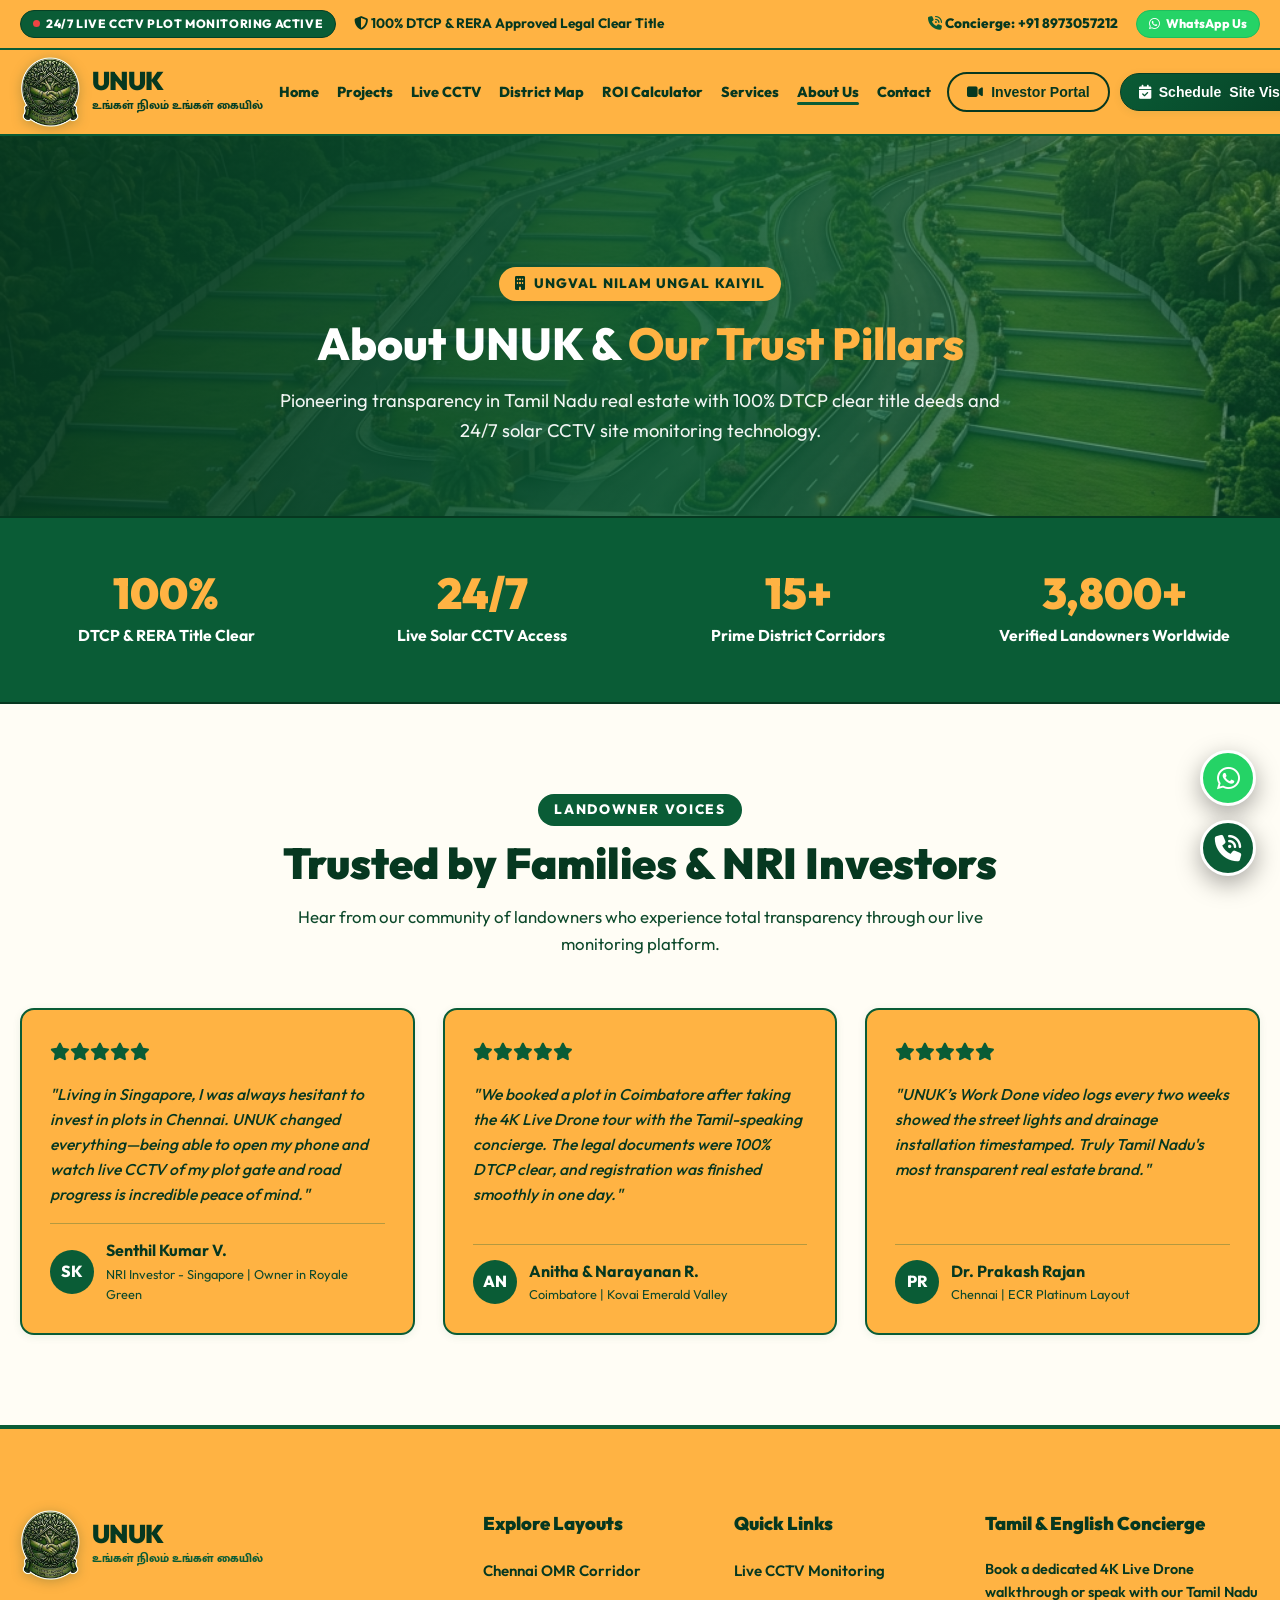
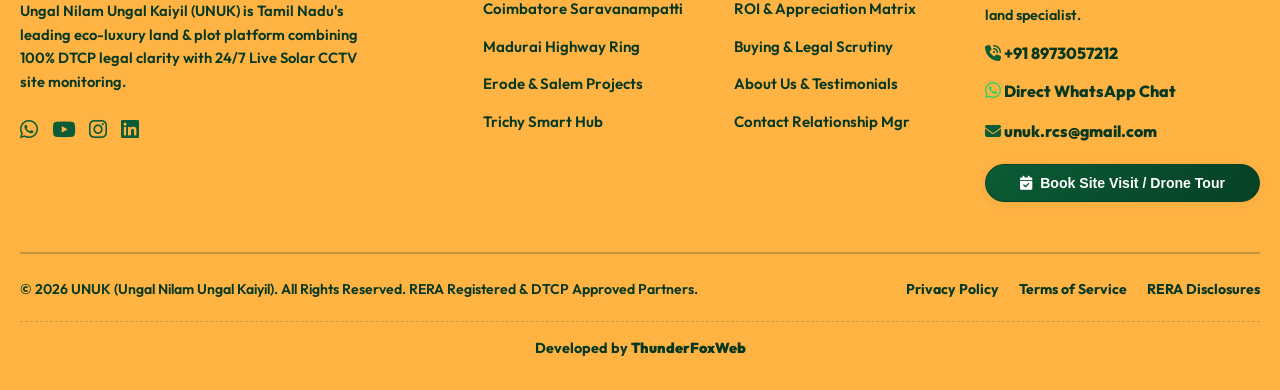
==== commit 069bb4c8: "Fix Live CCTV text/icon contrast, unify WhatsApp contact icon style, and remove top language toggle " ====
--- a/about.html
+++ b/about.html
@@ -23,9 +23,6 @@
       <div class="top-bar-right">
         <a href="tel:+918973057212" style="color: #063820; text-decoration: none; font-weight: 800;"><i class="fa-solid fa-phone-volume" style="color: #0A5C36;"></i> Concierge: +91 8973057212</a>
         <a href="https://wa.me/918973057212?text=Hello%20UNUK%2C%20I%20am%20interested%20in%20DTCP%20approved%20plots." target="_blank" class="top-wa-badge"><i class="fa-brands fa-whatsapp"></i> WhatsApp Us</a>
-        <button class="lang-toggle" id="langToggleBtn" title="Switch Language">
-          <i class="fa-solid fa-language"></i> <span id="langLabel">தமிழ் / English</span>
-        </button>
       </div>
     </div>
   </div>
--- a/index.css
+++ b/index.css
@@ -866,13 +866,13 @@
 
 .cam-btn {
   flex: 1;
-  background: #0B4A2C;
-  border: 1px solid #136F43;
-  color: #E6FBF2;
+  background: rgba(255, 255, 255, 0.15);
+  border: 1.5px solid #FFB343;
+  color: #FFFFFF;
   padding: 10px;
   border-radius: 8px;
-  font-size: 0.82rem;
-  font-weight: 700;
+  font-size: 0.85rem;
+  font-weight: 800;
   cursor: pointer;
   transition: var(--transition);
   text-align: center;
@@ -882,6 +882,7 @@
   background: #FFB343;
   border-color: #FFB343;
   color: #063820;
+  font-weight: 900;
 }
 
 /* District Land Explorer - #FFB343 Yellow Card Box Background */
